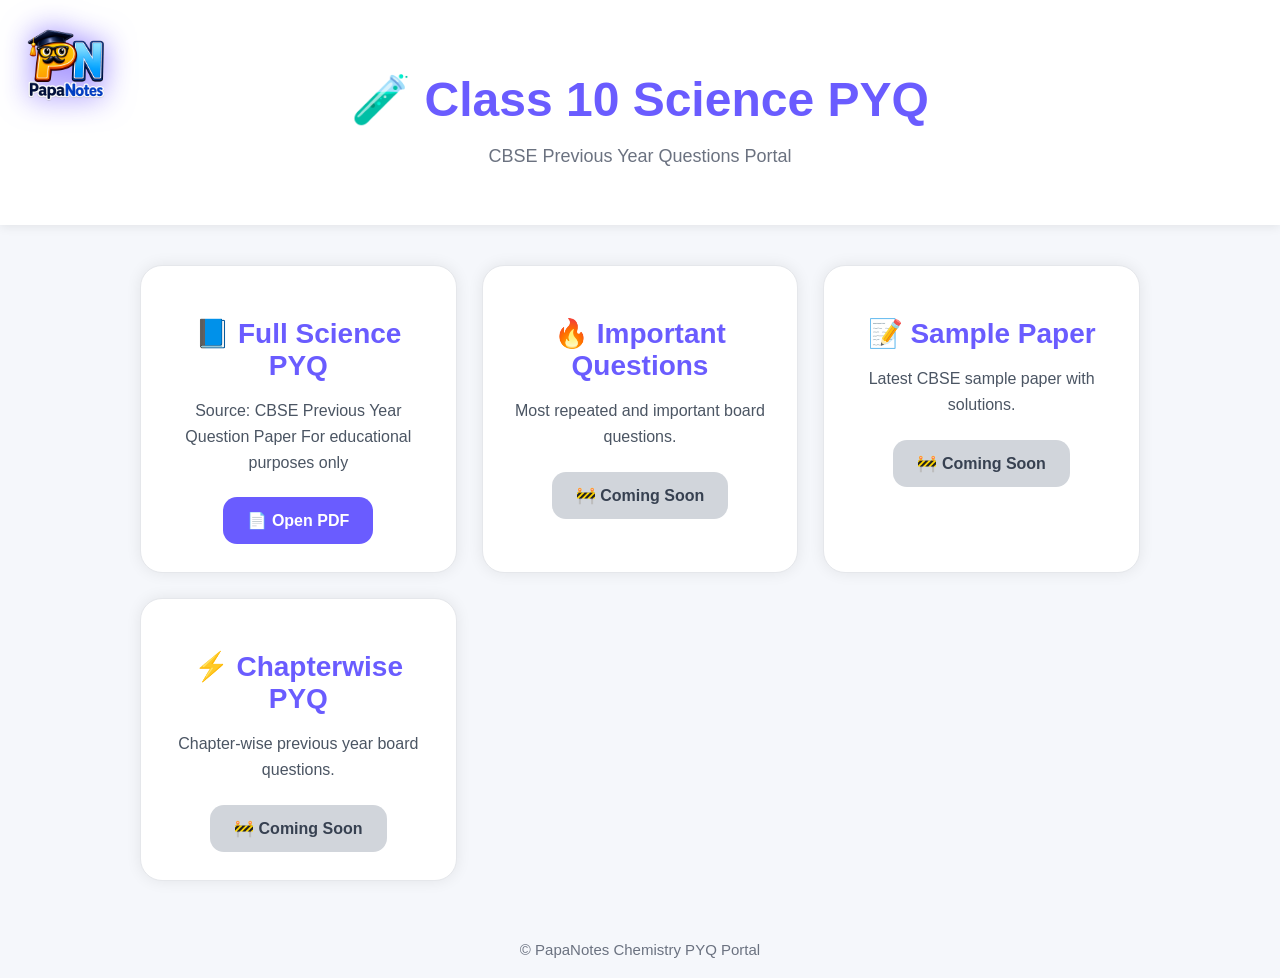
==== class10pyq.html @ b97b99c8 "Add files via upload" ====
<!DOCTYPE html>
<html lang="en">

<head>

<meta charset="UTF-8">

<meta name="viewport"
content="width=device-width, initial-scale=1.0">

<title>Class 12 Chemistry PYQ</title>
<img src="logopapanotes.png"
class="logo">

<style>
    .logo{

position:absolute;

top:20px;
left:20px;

width:90px;

height:auto;

z-index:100;

filter:
drop-shadow(
0 0 15px
rgba(123,97,255,0.8)
);

animation:logoFloat 3s ease-in-out infinite;

}

/* FLOAT */

@keyframes logoFloat{

0%{

transform:translateY(0);

}

50%{

transform:translateY(-8px);

}

100%{

transform:translateY(0);

}

}

/* BODY */

body{

margin:0;
padding:0;

font-family:Arial,sans-serif;

background:#f5f7fb;

color:#111827;

}

/* HEADER */

.header{

background:white;

padding:40px 20px;

text-align:center;

box-shadow:
0 2px 10px rgba(0,0,0,0.08);

}

.header h1{

font-size:48px;

margin-bottom:10px;

color:#6a5cff;

}

.header p{

font-size:18px;

color:#6b7280;

}

/* CONTAINER */

.pyq-container{

width:90%;

max-width:1000px;

margin:40px auto;

display:grid;

grid-template-columns:
repeat(auto-fit,minmax(260px,1fr));

gap:25px;

}

/* CARD */

.pyq-card{

background:white;

padding:28px;

border-radius:22px;

box-shadow:
0 0 15px rgba(0,0,0,0.08);

transition:0.3s;

text-align:center;

border:1px solid #e5e7eb;

}

.pyq-card:hover{

transform:translateY(-2px);

}

/* TITLE */

.pyq-card h2{

font-size:28px;

margin-bottom:15px;

color:#6a5cff;

}

/* TEXT */

.pyq-card p{

font-size:16px;

line-height:1.6;

color:#4b5563;

margin-bottom:22px;

}

/* BUTTON */

.pyq-btn{

display:inline-block;

padding:14px 24px;

border-radius:14px;

background:#6a5cff;

color:white;

text-decoration:none;

font-weight:bold;

transition:0.3s;

}

.pyq-btn:hover{

background:#5848e5;

}

/* COMING SOON */

.coming-btn{

padding:14px 24px;

border:none;

border-radius:14px;

background:#d1d5db;

color:#374151;

font-weight:bold;

font-size:16px;

cursor:not-allowed;

}

/* FOOTER */

.footer{

text-align:center;

padding:20px;

font-size:15px;

color:#6b7280;

}

</style>

</head>

<body>

<!-- HEADER -->

<div class="header">

<h1>

🧪 Class 10 Science PYQ

</h1>

<p>

CBSE Previous Year Questions Portal

</p>

</div>

<!-- CARDS -->

<div class="pyq-container">

<!-- FULL PYQ -->

<div class="pyq-card">

<h2>

📘 Full Science PYQ

</h2>

<p>

Source: CBSE Previous Year Question Paper
For educational purposes only

</p>

<a href="Science10PYQ.pdf"
target="_blank"
class="pyq-btn">

📄 Open PDF

</a>

</div>

<!-- IMPORTANT QUESTIONS -->

<div class="pyq-card">

<h2>

🔥 Important Questions

</h2>

<p>

Most repeated and
important board questions.

</p>

<button class="coming-btn">

🚧 Coming Soon

</button>

</div>

<!-- SAMPLE PAPER -->

<div class="pyq-card">

<h2>

📝 Sample Paper

</h2>

<p>

Latest CBSE sample paper
with solutions.

</p>

<button class="coming-btn">

🚧 Coming Soon

</button>

</div>

<!-- CHAPTERWISE -->

<div class="pyq-card">

<h2>

⚡ Chapterwise PYQ

</h2>

<p>

Chapter-wise previous
year board questions.

</p>

<button class="coming-btn">

🚧 Coming Soon

</button>

</div>

</div>

<!-- FOOTER -->

<div class="footer">

© PapaNotes Chemistry PYQ Portal

</div>

</body>

</html>
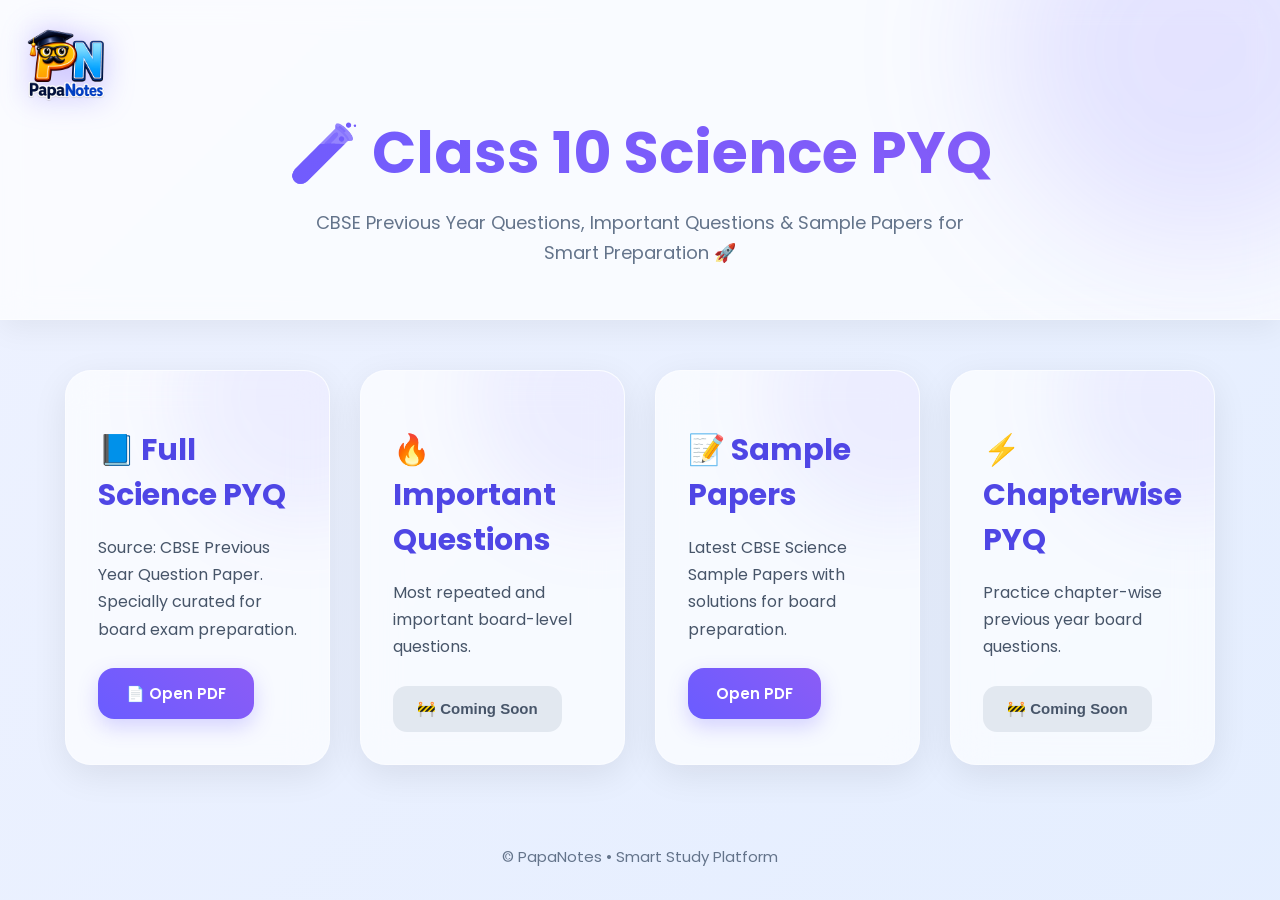
==== commit e4866f13: "Add files via upload" ====
--- a/class10pyq.html
+++ b/class10pyq.html
@@ -8,12 +8,150 @@
 <meta name="viewport"
 content="width=device-width, initial-scale=1.0">
 
-<title>Class 12 Chemistry PYQ</title>
-<img src="logopapanotes.png"
-class="logo">
+<title>Class 10 Science PYQ</title>
 
 <style>
-    .logo{
+
+/* GOOGLE FONT */
+
+@import url('https://fonts.googleapis.com/css2?family=Poppins:wght@300;400;500;600;700&display=swap');
+
+/* PREMIUM BODY */
+
+body{
+
+margin:0;
+padding:0;
+
+font-family:'Poppins',sans-serif;
+
+background:
+linear-gradient(
+135deg,
+#eef2ff,
+#dbeafe,
+#f5f3ff
+);
+
+background-size:400% 400%;
+
+animation:bgMove 12s ease infinite;
+
+color:#111827;
+
+overflow-x:hidden;
+
+}
+
+/* ANIMATED BACKGROUND */
+
+@keyframes bgMove{
+
+0%{
+background-position:0% 50%;
+}
+
+50%{
+background-position:100% 50%;
+}
+
+100%{
+background-position:0% 50%;
+}
+
+}
+
+/* HEADER */
+
+.header{
+
+position:relative;
+
+background:
+rgba(255,255,255,0.7);
+
+backdrop-filter:blur(14px);
+
+padding:70px 20px 50px;
+
+text-align:center;
+
+overflow:hidden;
+
+box-shadow:
+0 8px 30px rgba(0,0,0,0.06);
+
+border-bottom:
+1px solid rgba(255,255,255,0.4);
+
+}
+
+/* HEADER GLOW */
+
+.header::before{
+
+content:"";
+
+position:absolute;
+
+width:400px;
+height:400px;
+
+background:
+rgba(106,92,255,0.15);
+
+border-radius:50%;
+
+top:-150px;
+right:-120px;
+
+filter:blur(70px);
+
+}
+
+/* TITLE */
+
+.header h1{
+
+font-size:58px;
+
+margin-bottom:12px;
+
+font-weight:700;
+
+background:
+linear-gradient(
+90deg,
+#6a5cff,
+#8b5cf6
+);
+
+-webkit-background-clip:text;
+background-clip:text;
+
+-webkit-text-fill-color:transparent;
+
+}
+
+/* SUBTITLE */
+
+.header p{
+
+font-size:18px;
+
+color:#64748b;
+
+max-width:700px;
+
+margin:auto;
+
+line-height:1.7;
+
+}
+
+/* LOGO */
+
+.logo{
 
 position:absolute;
 
@@ -21,109 +159,53 @@
 left:20px;
 
 width:90px;
-
-height:auto;
 
 z-index:100;
 
 filter:
 drop-shadow(
 0 0 15px
-rgba(123,97,255,0.8)
+rgba(123,97,255,0.4)
 );
 
-animation:logoFloat 3s ease-in-out infinite;
+animation:floatLogo 3s ease-in-out infinite;
 
 }
 
 /* FLOAT */
 
-@keyframes logoFloat{
+@keyframes floatLogo{
 
 0%{
-
 transform:translateY(0);
-
 }
 
 50%{
-
-transform:translateY(-8px);
-
+transform:translateY(-4px);
 }
 
 100%{
-
 transform:translateY(0);
-
-}
-
-}
-
-/* BODY */
-
-body{
-
-margin:0;
-padding:0;
-
-font-family:Arial,sans-serif;
-
-background:#f5f7fb;
-
-color:#111827;
-
-}
-
-/* HEADER */
-
-.header{
-
-background:white;
-
-padding:40px 20px;
-
-text-align:center;
-
-box-shadow:
-0 2px 10px rgba(0,0,0,0.08);
-
-}
-
-.header h1{
-
-font-size:48px;
-
-margin-bottom:10px;
-
-color:#6a5cff;
-
-}
-
-.header p{
-
-font-size:18px;
-
-color:#6b7280;
-
-}
-
-/* CONTAINER */
+}
+
+}
+
+/* DASHBOARD */
 
 .pyq-container{
 
 width:90%;
 
-max-width:1000px;
-
-margin:40px auto;
+max-width:1150px;
+
+margin:50px auto;
 
 display:grid;
 
 grid-template-columns:
 repeat(auto-fit,minmax(260px,1fr));
 
-gap:25px;
+gap:30px;
 
 }
 
@@ -131,116 +213,275 @@
 
 .pyq-card{
 
-background:white;
-
-padding:28px;
-
-border-radius:22px;
+background:
+rgba(255,255,255,0.65);
+
+backdrop-filter:blur(18px);
+
+padding:32px;
+
+border-radius:26px;
+
+border:
+1px solid rgba(255,255,255,0.4);
 
 box-shadow:
-0 0 15px rgba(0,0,0,0.08);
+0 10px 35px rgba(0,0,0,0.08);
+
+transition:0.35s;
+
+position:relative;
+
+overflow:hidden;
+
+}
+
+/* CARD GLOW */
+
+.pyq-card::before{
+
+content:"";
+
+position:absolute;
+
+width:250px;
+height:250px;
+
+background:
+rgba(106,92,255,0.08);
+
+border-radius:50%;
+
+top:-100px;
+right:-100px;
+
+filter:blur(40px);
+
+}
+
+/* SHINE EFFECT */
+
+.pyq-card::after{
+
+content:"";
+
+position:absolute;
+
+top:-50%;
+
+left:-70%;
+
+width:220px;
+
+height:220px;
+
+background:
+rgba(255,255,255,0.18);
+
+transform:rotate(25deg);
+
+transition:0.7s;
+
+}
+
+/* HOVER */
+
+.pyq-card:hover{
+
+transform:
+translateY(-8px)
+scale(1.02);
+
+box-shadow:
+0 18px 45px rgba(106,92,255,0.18);
+
+}
+
+.pyq-card:hover::after{
+
+left:130%;
+
+}
+
+/* TITLE */
+
+.pyq-card h2{
+
+font-size:30px;
+
+margin-bottom:15px;
+
+color:#4f46e5;
+
+position:relative;
+
+z-index:2;
+
+}
+
+/* TEXT */
+
+.pyq-card p{
+
+font-size:16px;
+
+line-height:1.7;
+
+color:#475569;
+
+margin-bottom:25px;
+
+position:relative;
+
+z-index:2;
+
+}
+
+/* BUTTON */
+
+.pyq-btn{
+
+display:inline-block;
+
+padding:14px 28px;
+
+border-radius:16px;
+
+background:
+linear-gradient(
+45deg,
+#6a5cff,
+#8b5cf6
+);
+
+color:white;
+
+text-decoration:none;
+
+font-weight:600;
+
+font-size:15px;
 
 transition:0.3s;
 
+position:relative;
+
+z-index:2;
+
+box-shadow:
+0 8px 20px rgba(106,92,255,0.25);
+
+}
+
+/* BUTTON HOVER */
+
+.pyq-btn:hover{
+
+transform:scale(1.06);
+
+box-shadow:
+0 10px 28px rgba(106,92,255,0.35);
+
+}
+
+/* COMING SOON */
+
+.coming-btn{
+
+padding:14px 24px;
+
+border:none;
+
+border-radius:14px;
+
+background:#e2e8f0;
+
+color:#475569;
+
+font-weight:600;
+
+font-size:15px;
+
+cursor:not-allowed;
+
+position:relative;
+
+z-index:2;
+
+}
+
+/* FOOTER */
+
+.footer{
+
 text-align:center;
 
-border:1px solid #e5e7eb;
-
-}
-
-.pyq-card:hover{
-
-transform:translateY(-2px);
-
-}
-
-/* TITLE */
-
-.pyq-card h2{
-
-font-size:28px;
-
-margin-bottom:15px;
-
-color:#6a5cff;
-
-}
-
-/* TEXT */
-
-.pyq-card p{
+padding:30px;
+
+font-size:15px;
+
+color:#64748b;
+
+}
+
+/* MOBILE */
+
+@media(max-width:768px){
+
+.header h1{
+
+font-size:40px;
+
+}
+
+.header p{
 
 font-size:16px;
 
-line-height:1.6;
-
-color:#4b5563;
-
-margin-bottom:22px;
-
-}
-
-/* BUTTON */
-
-.pyq-btn{
-
-display:inline-block;
-
-padding:14px 24px;
-
-border-radius:14px;
-
-background:#6a5cff;
-
-color:white;
-
-text-decoration:none;
-
-font-weight:bold;
-
-transition:0.3s;
-
-}
-
-.pyq-btn:hover{
-
-background:#5848e5;
-
-}
-
-/* COMING SOON */
-
-.coming-btn{
-
-padding:14px 24px;
-
-border:none;
-
-border-radius:14px;
-
-background:#d1d5db;
-
-color:#374151;
-
-font-weight:bold;
+}
+
+.logo{
+
+width:70px;
+
+}
+
+}
+/* FOOTER */
+
+.footer{
+
+text-align:center;
+
+padding:30px;
+
+font-size:15px;
+
+color:#64748b;
+
+}
+
+/* MOBILE */
+
+@media(max-width:768px){
+
+.header h1{
+
+font-size:40px;
+
+}
+
+.header p{
 
 font-size:16px;
 
-cursor:not-allowed;
-
-}
-
-/* FOOTER */
-
-.footer{
-
-text-align:center;
-
-padding:20px;
-
-font-size:15px;
-
-color:#6b7280;
+}
+
+.logo{
+
+width:70px;
+
+}
 
 }
 
@@ -254,6 +495,9 @@
 
 <div class="header">
 
+<img src="logopapanotes.png"
+class="logo">
+
 <h1>
 
 🧪 Class 10 Science PYQ
@@ -262,7 +506,9 @@
 
 <p>
 
-CBSE Previous Year Questions Portal
+CBSE Previous Year Questions,
+Important Questions & Sample Papers
+for Smart Preparation 🚀
 
 </p>
 
@@ -284,8 +530,8 @@
 
 <p>
 
-Source: CBSE Previous Year Question Paper
-For educational purposes only
+Source: CBSE Previous Year Question Paper.
+Specially curated for board exam preparation.
 
 </p>
 
@@ -299,7 +545,7 @@
 
 </div>
 
-<!-- IMPORTANT QUESTIONS -->
+<!-- IMPORTANT -->
 
 <div class="pyq-card">
 
@@ -312,7 +558,7 @@
 <p>
 
 Most repeated and
-important board questions.
+important board-level questions.
 
 </p>
 
@@ -330,17 +576,44 @@
 
 <h2>
 
-📝 Sample Paper
+📝 Sample Papers
 
 </h2>
 
 <p>
 
-Latest CBSE sample paper
-with solutions.
+Latest CBSE Science Sample Papers
+with solutions for board preparation.
 
 </p>
 
+<a href="Class 10 Science Sample Paper 2025 3.pdf"
+target="_blank"
+class="pyq-btn">
+
+Open PDF
+
+</a>
+
+</div>
+
+<!-- CHAPTERWISE -->
+
+<div class="pyq-card">
+
+<h2>
+
+⚡ Chapterwise PYQ
+
+</h2>
+
+<p>
+
+Practice chapter-wise
+previous year board questions.
+
+</p>
+
 <button class="coming-btn">
 
 🚧 Coming Soon
@@ -349,41 +622,16 @@
 
 </div>
 
-<!-- CHAPTERWISE -->
-
-<div class="pyq-card">
-
-<h2>
-
-⚡ Chapterwise PYQ
-
-</h2>
-
-<p>
-
-Chapter-wise previous
-year board questions.
-
-</p>
-
-<button class="coming-btn">
-
-🚧 Coming Soon
-
-</button>
-
 </div>
 
+<!-- FOOTER -->
+
+<div class="footer">
+
+© PapaNotes • Smart Study Platform
+
 </div>
 
-<!-- FOOTER -->
-
-<div class="footer">
-
-© PapaNotes Chemistry PYQ Portal
-
-</div>
-
 </body>
 
 </html>
